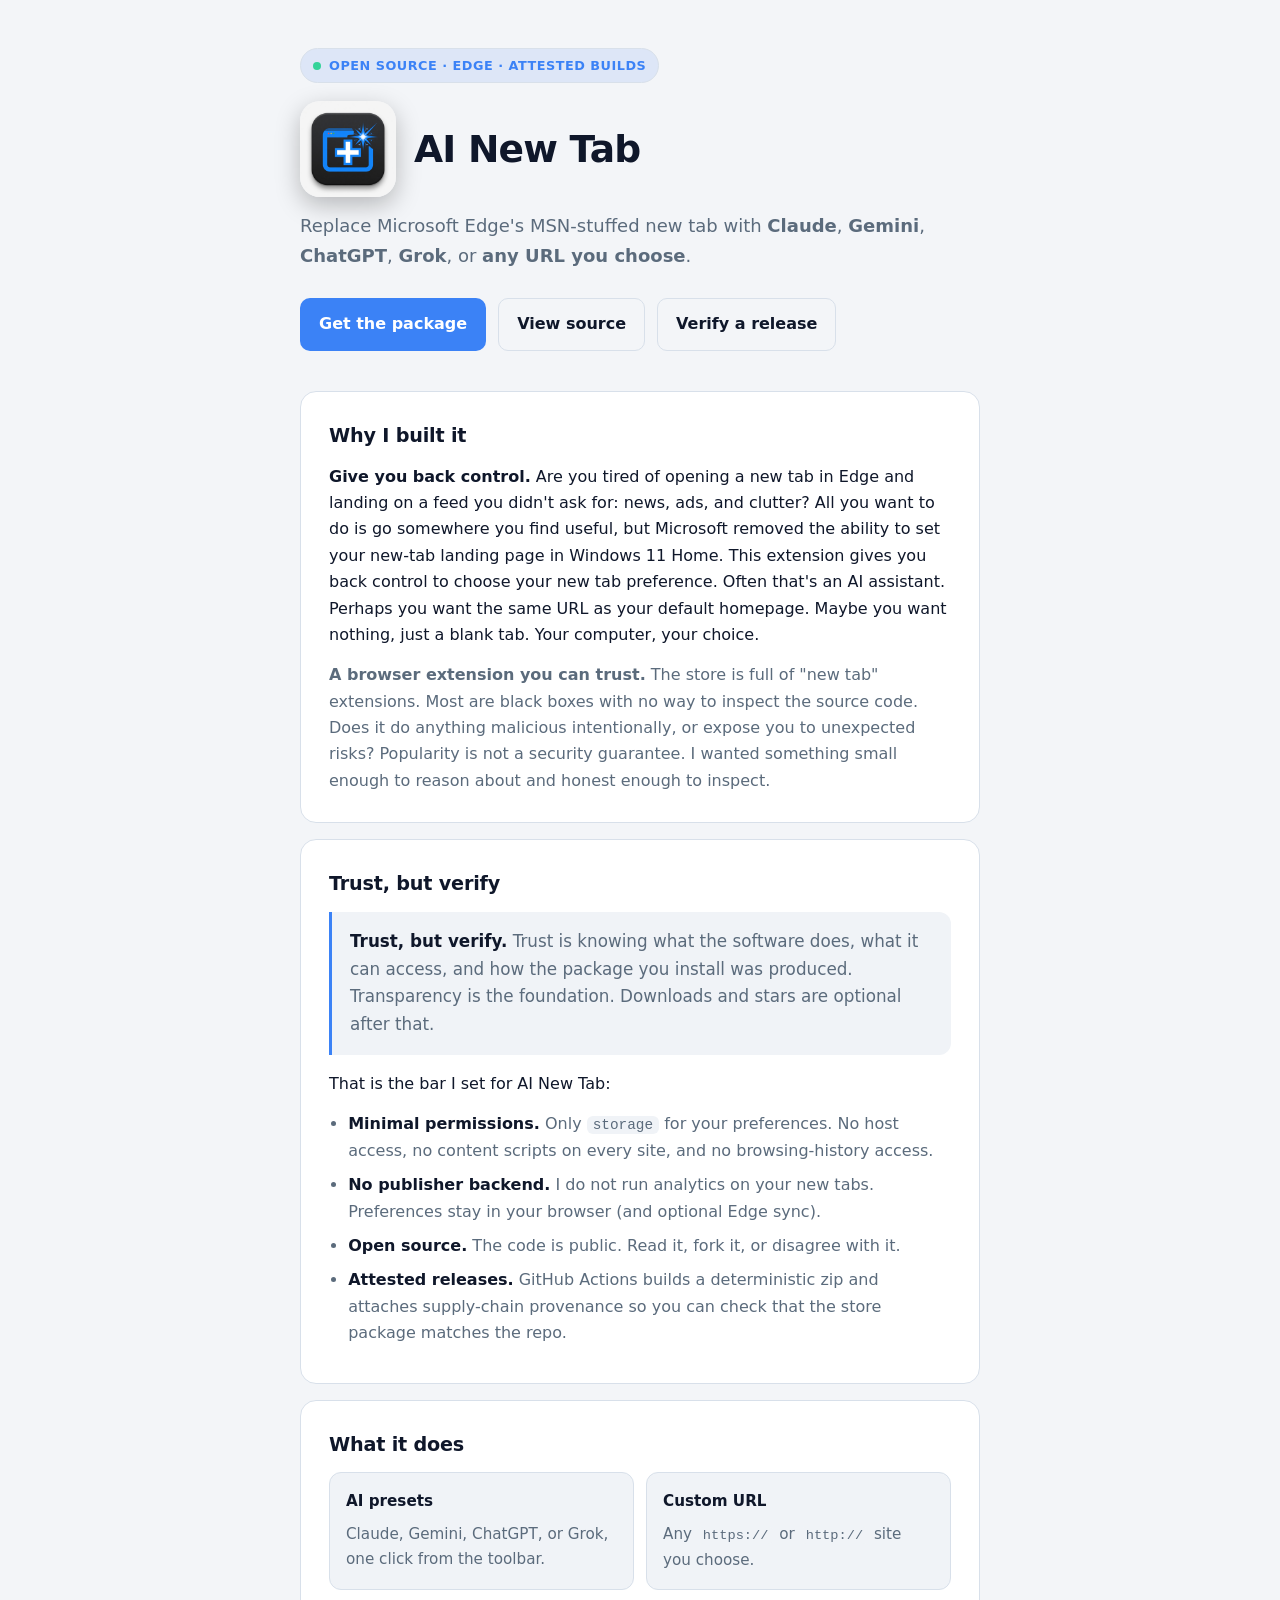
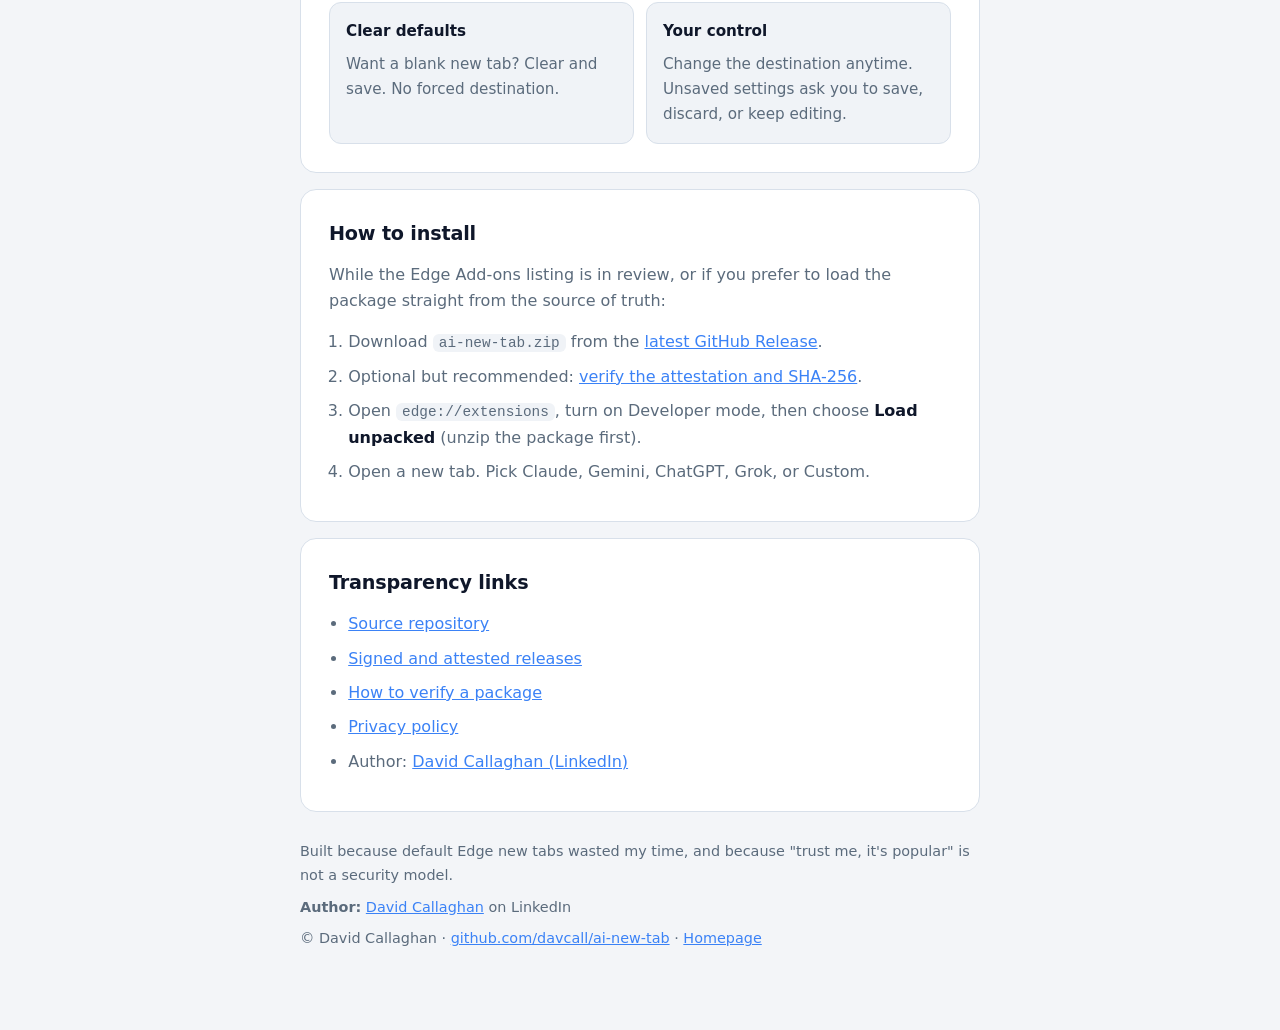
==== index.html @ dfe75858 "Landing: drop 'of what you are installing'" ====
<!DOCTYPE html>
<html lang="en">
  <head>
    <meta charset="UTF-8" />
    <meta name="viewport" content="width=device-width, initial-scale=1" />
    <title>AI New Tab: Trustworthy new tabs for Edge</title>
    <meta
      name="description"
      content="Replace Edge’s MSN new tab with Claude, Gemini, ChatGPT, Grok, or any custom URL. Open source, minimal permissions, GitHub-attested packages."
    />
    <meta name="theme-color" content="#0f1419" />
    <style>
      :root {
        color-scheme: light dark;
        --bg: #0c1016;
        --surface: #151b24;
        --surface-2: #1c2430;
        --text: #e8eef6;
        --muted: #93a1b3;
        --accent: #3b82f6;
        --accent-soft: rgba(59, 130, 246, 0.14);
        --ok: #34d399;
        --border: #2a3444;
        --max: 720px;
        font-family: "Segoe UI", system-ui, -apple-system, sans-serif;
      }

      @media (prefers-color-scheme: light) {
        :root {
          --bg: #f3f5f8;
          --surface: #ffffff;
          --surface-2: #f0f3f7;
          --text: #0f172a;
          --muted: #5b6b7c;
          --border: #d8e0ea;
          --accent-soft: rgba(37, 99, 235, 0.1);
        }
      }

      * {
        box-sizing: border-box;
      }

      body {
        margin: 0;
        background: var(--bg);
        color: var(--text);
        line-height: 1.65;
      }

      .wrap {
        max-width: var(--max);
        margin: 0 auto;
        padding: 48px 20px 80px;
      }

      header {
        margin-bottom: 40px;
      }

      .hero-title {
        display: flex;
        align-items: center;
        gap: 18px;
        margin: 0 0 14px;
      }

      .hero-title img {
        width: 72px;
        height: 72px;
        border-radius: 16px;
        flex-shrink: 0;
        box-shadow: 0 8px 24px rgba(0, 0, 0, 0.25);
      }

      @media (min-width: 560px) {
        .hero-title img {
          width: 96px;
          height: 96px;
          border-radius: 20px;
        }
      }

      .eyebrow {
        display: inline-flex;
        align-items: center;
        gap: 8px;
        font-size: 0.8rem;
        font-weight: 650;
        letter-spacing: 0.04em;
        text-transform: uppercase;
        color: var(--accent);
        background: var(--accent-soft);
        border: 1px solid var(--border);
        border-radius: 999px;
        padding: 6px 12px;
        margin: 0 0 18px;
      }

      .eyebrow::before {
        content: "";
        width: 8px;
        height: 8px;
        border-radius: 50%;
        background: var(--ok);
      }

      h1 {
        font-size: clamp(1.75rem, 4vw, 2.35rem);
        line-height: 1.2;
        font-weight: 700;
        margin: 0;
        letter-spacing: -0.02em;
      }

      .lead {
        font-size: 1.125rem;
        color: var(--muted);
        margin: 0 0 28px;
      }

      .actions {
        display: flex;
        flex-wrap: wrap;
        gap: 12px;
        margin-bottom: 8px;
      }

      a.btn {
        display: inline-flex;
        align-items: center;
        justify-content: center;
        text-decoration: none;
        font-weight: 650;
        border-radius: 10px;
        padding: 12px 18px;
        border: 1px solid transparent;
      }

      a.btn-primary {
        background: var(--accent);
        color: #fff;
      }

      a.btn-primary:hover {
        filter: brightness(1.06);
      }

      a.btn-ghost {
        background: transparent;
        color: var(--text);
        border-color: var(--border);
      }

      a.btn-ghost:hover {
        border-color: var(--muted);
      }

      section {
        background: var(--surface);
        border: 1px solid var(--border);
        border-radius: 16px;
        padding: 28px;
        margin-bottom: 16px;
      }

      h2 {
        font-size: 1.2rem;
        margin: 0 0 12px;
        letter-spacing: -0.01em;
      }

      p {
        margin: 0 0 14px;
      }

      p:last-child {
        margin-bottom: 0;
      }

      .muted {
        color: var(--muted);
      }

      ul {
        margin: 0;
        padding-left: 1.2rem;
        color: var(--muted);
      }

      li {
        margin-bottom: 8px;
      }

      li strong {
        color: var(--text);
      }

      blockquote {
        margin: 0;
        padding: 16px 18px;
        border-left: 3px solid var(--accent);
        background: var(--surface-2);
        border-radius: 0 12px 12px 0;
        color: var(--muted);
        font-size: 1.05rem;
      }

      blockquote strong {
        color: var(--text);
      }

      .grid {
        display: grid;
        gap: 12px;
      }

      @media (min-width: 560px) {
        .grid.two {
          grid-template-columns: 1fr 1fr;
        }
      }

      .card {
        background: var(--surface-2);
        border: 1px solid var(--border);
        border-radius: 12px;
        padding: 16px;
      }

      .card h3 {
        margin: 0 0 8px;
        font-size: 0.95rem;
      }

      .card p {
        margin: 0;
        font-size: 0.95rem;
        color: var(--muted);
      }

      code {
        font-family: ui-monospace, Consolas, monospace;
        font-size: 0.9em;
        background: var(--surface-2);
        padding: 1px 6px;
        border-radius: 6px;
      }

      a {
        color: var(--accent);
      }

      footer {
        margin-top: 28px;
        color: var(--muted);
        font-size: 0.9rem;
      }

      footer p {
        margin: 0 0 8px;
      }
    </style>
  </head>
  <body>
    <div class="wrap">
      <header>
        <p class="eyebrow">Open source · Edge · Attested builds</p>
        <div class="hero-title">
          <img
            src="icon-300.png"
            width="300"
            height="300"
            alt="AI New Tab icon"
          />
          <h1>AI New Tab</h1>
        </div>
        <p class="lead">
          Replace Microsoft Edge's MSN-stuffed new tab with
          <strong>Claude</strong>, <strong>Gemini</strong>,
          <strong>ChatGPT</strong>, <strong>Grok</strong>, or
          <strong>any URL you choose</strong>.
        </p>
        <div class="actions">
          <a
            class="btn btn-primary"
            href="https://github.com/davcall/ai-new-tab/releases/latest"
            >Get the package</a
          >
          <a class="btn btn-ghost" href="https://github.com/davcall/ai-new-tab"
            >View source</a
          >
          <a class="btn btn-ghost" href="VERIFY.md">Verify a release</a>
        </div>
      </header>

      <section>
        <h2>Why I built it</h2>
        <p>
          <strong>Give you back control.</strong>
          Are you tired of opening a new tab in Edge and landing on a feed you
          didn't ask for: news, ads, and clutter? All you want to do is go
          somewhere you find useful, but Microsoft removed the ability to set
          your new-tab landing page in Windows 11 Home. This extension gives you
          back control to choose your new tab preference. Often that's an AI
          assistant. Perhaps you want the same
          URL as your default homepage. Maybe you want nothing, just a blank tab.
          Your computer, your choice.
        </p>
        <p class="muted">
          <strong>A browser extension you can trust.</strong>
          The store is full of "new tab" extensions. Most are black boxes with no
          way to inspect the source code. Does it do
          anything malicious intentionally, or expose you to unexpected risks?
          Popularity is not a security guarantee. I wanted something small enough
          to reason about and honest enough to inspect.
        </p>
      </section>

      <section>
        <h2>Trust, but verify</h2>
        <blockquote>
          <strong>Trust, but verify.</strong> Trust is knowing what the software
          does, what it can access, and how the package you install was produced.
          Transparency is the foundation. Downloads and stars are optional after
          that.
        </blockquote>
        <p style="margin-top: 16px">
          That is the bar I set for AI New Tab:
        </p>
        <ul>
          <li>
            <strong>Minimal permissions.</strong>
            Only <code>storage</code> for your preferences. No host access, no
            content scripts on every site, and no browsing-history access.
          </li>
          <li>
            <strong>No publisher backend.</strong>
            I do not run analytics on your new tabs. Preferences stay in your
            browser (and optional Edge sync).
          </li>
          <li>
            <strong>Open source.</strong>
            The code is public. Read it, fork it, or disagree with it.
          </li>
          <li>
            <strong>Attested releases.</strong>
            GitHub Actions builds a deterministic zip and attaches supply-chain
            provenance so you can check that the store package matches the repo.
          </li>
        </ul>
      </section>

      <section>
        <h2>What it does</h2>
        <div class="grid two">
          <div class="card">
            <h3>AI presets</h3>
            <p>Claude, Gemini, ChatGPT, or Grok, one click from the toolbar.</p>
          </div>
          <div class="card">
            <h3>Custom URL</h3>
            <p>
              Any <code>https://</code> or <code>http://</code> site you choose.
            </p>
          </div>
          <div class="card">
            <h3>Clear defaults</h3>
            <p>Want a blank new tab? Clear and save. No forced destination.</p>
          </div>
          <div class="card">
            <h3>Your control</h3>
            <p>
              Change the destination anytime. Unsaved settings ask you to save,
              discard, or keep editing.
            </p>
          </div>
        </div>
      </section>

      <section>
        <h2>How to install</h2>
        <p class="muted">
          While the Edge Add-ons listing is in review, or if you prefer to load
          the package straight from the source of truth:
        </p>
        <ol class="muted" style="padding-left: 1.2rem; margin: 0">
          <li style="margin-bottom: 8px">
            Download <code>ai-new-tab.zip</code> from the
            <a href="https://github.com/davcall/ai-new-tab/releases/latest"
              >latest GitHub Release</a
            >.
          </li>
          <li style="margin-bottom: 8px">
            Optional but recommended:
            <a href="VERIFY.md">verify the attestation and SHA-256</a>.
          </li>
          <li style="margin-bottom: 8px">
            Open <code>edge://extensions</code>, turn on Developer mode, then
            choose <strong>Load unpacked</strong> (unzip the package first).
          </li>
          <li>
            Open a new tab. Pick Claude, Gemini, ChatGPT, Grok, or Custom.
          </li>
        </ol>
      </section>

      <section>
        <h2>Transparency links</h2>
        <ul>
          <li>
            <a href="https://github.com/davcall/ai-new-tab">Source repository</a>
          </li>
          <li>
            <a href="https://github.com/davcall/ai-new-tab/releases"
              >Signed and attested releases</a
            >
          </li>
          <li><a href="VERIFY.md">How to verify a package</a></li>
          <li><a href="privacy.html">Privacy policy</a></li>
          <li>
            Author:
            <a
              href="https://www.linkedin.com/in/david-callaghan-4260a91/"
              rel="noopener noreferrer"
              >David Callaghan (LinkedIn)</a
            >
          </li>
        </ul>
      </section>

      <footer>
        <p>
          Built because default Edge new tabs wasted my time, and because
          "trust me, it's popular" is not a security model.
        </p>
        <p>
          <strong>Author:</strong>
          <a
            href="https://www.linkedin.com/in/david-callaghan-4260a91/"
            rel="noopener noreferrer"
            >David Callaghan</a
          >
          on LinkedIn
        </p>
        <p>
          &copy; David Callaghan ·
          <a href="https://github.com/davcall/ai-new-tab">github.com/davcall/ai-new-tab</a>
          ·
          <a href="https://davcall.github.io/ai-new-tab/">Homepage</a>
        </p>
      </footer>
    </div>
  </body>
</html>
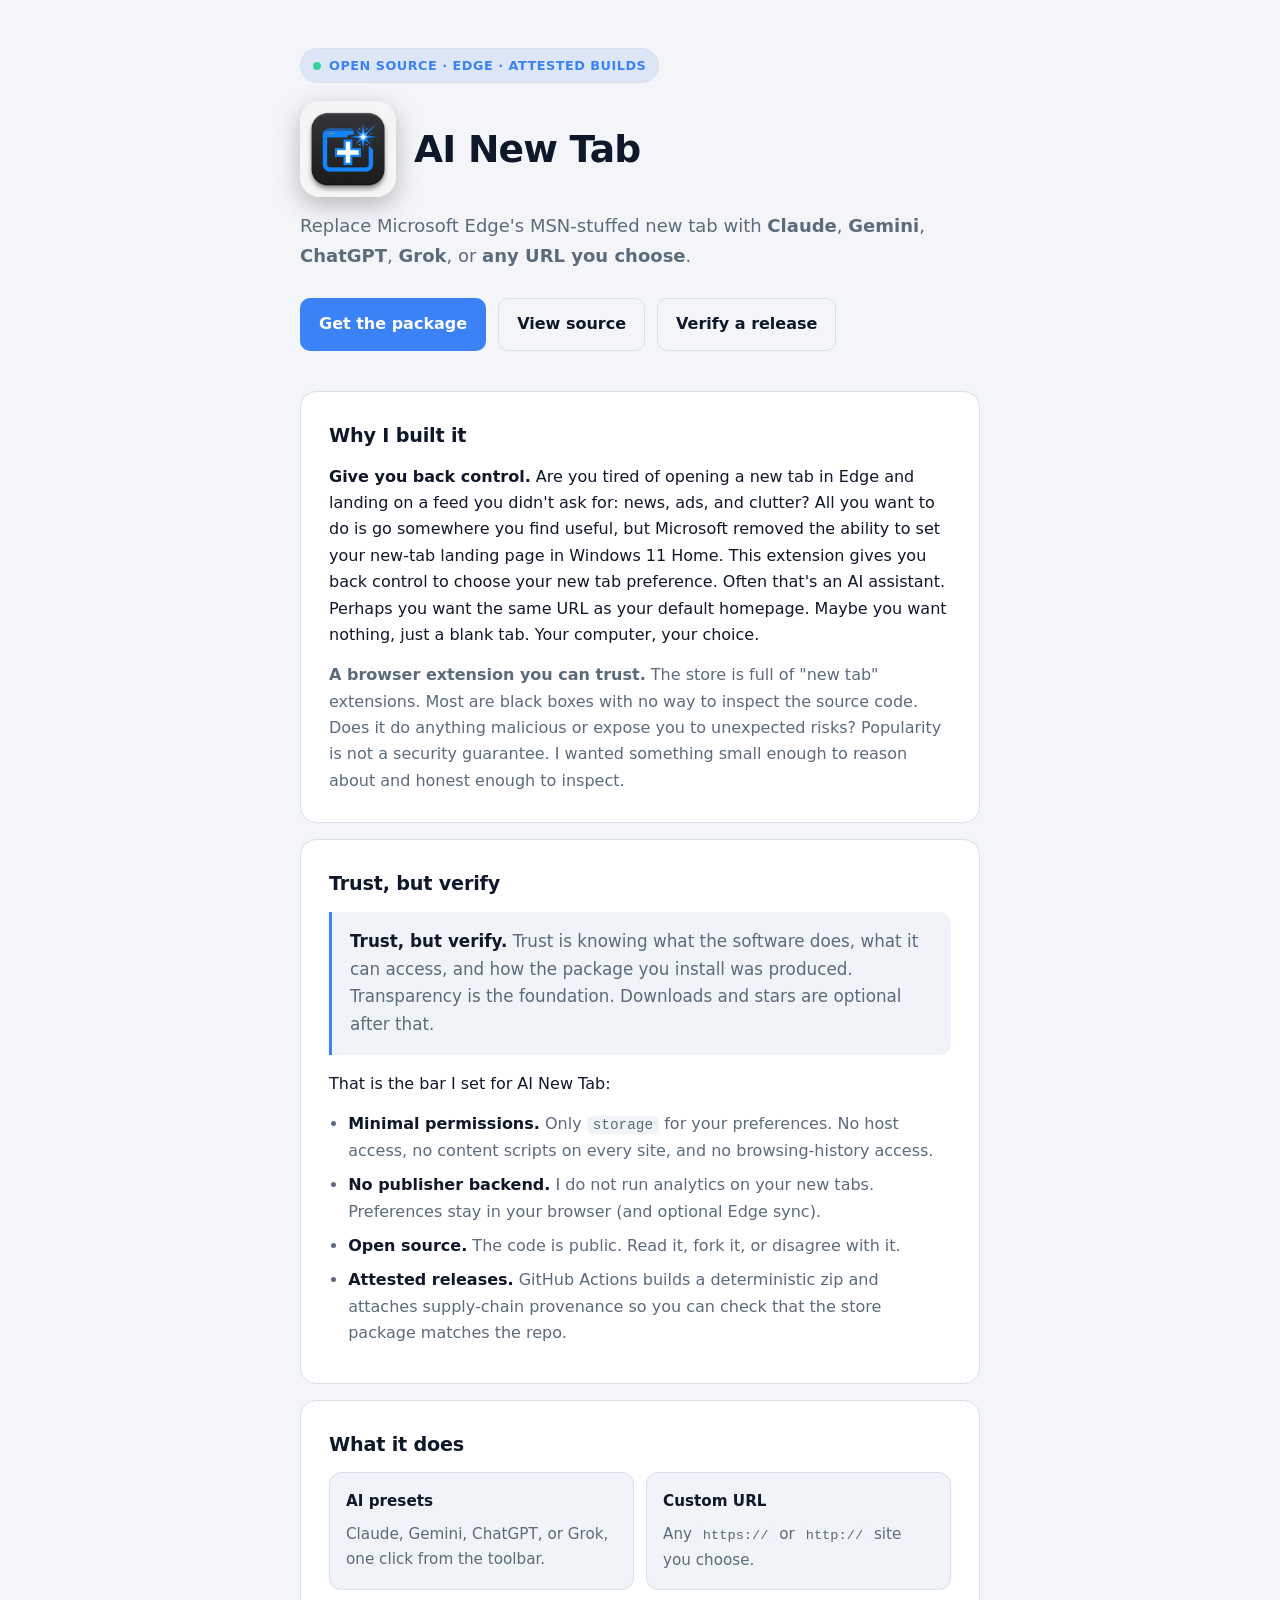
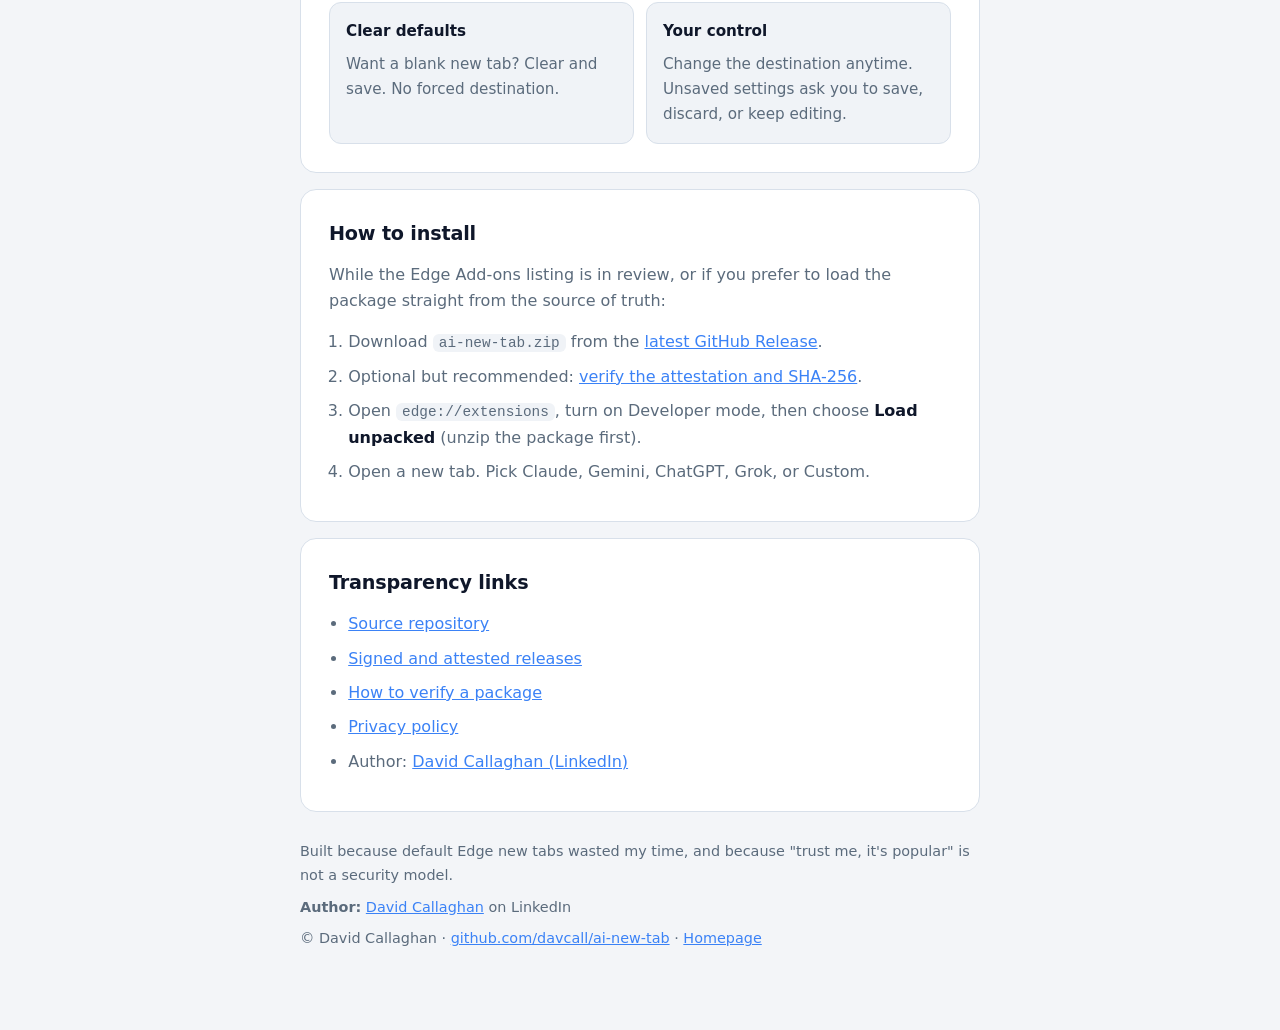
==== commit b2181124: "Landing: simplify malicious/risks question" ====
--- a/index.html
+++ b/index.html
@@ -310,8 +310,8 @@
         <p class="muted">
           <strong>A browser extension you can trust.</strong>
           The store is full of "new tab" extensions. Most are black boxes with no
-          way to inspect the source code. Does it do
-          anything malicious intentionally, or expose you to unexpected risks?
+          way to inspect the source code. Does it do anything malicious or
+          expose you to unexpected risks?
           Popularity is not a security guarantee. I wanted something small enough
           to reason about and honest enough to inspect.
         </p>
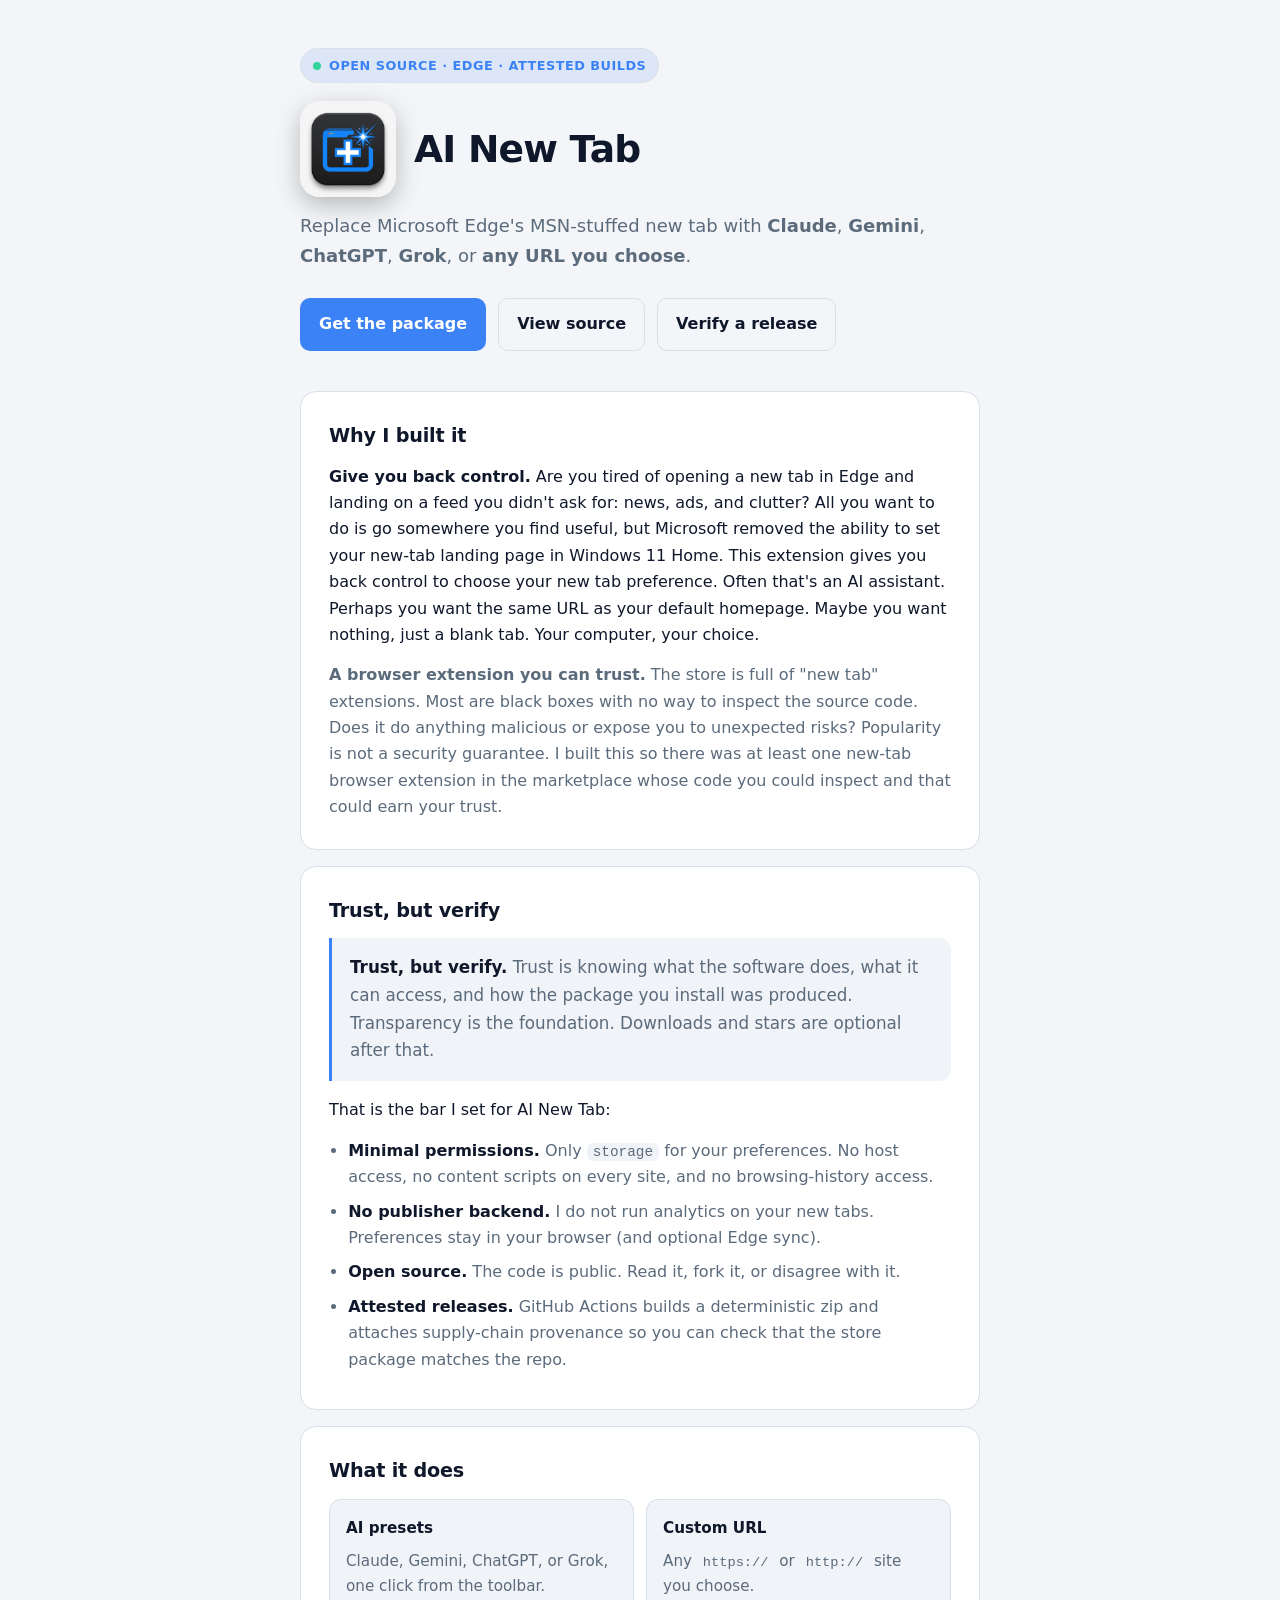
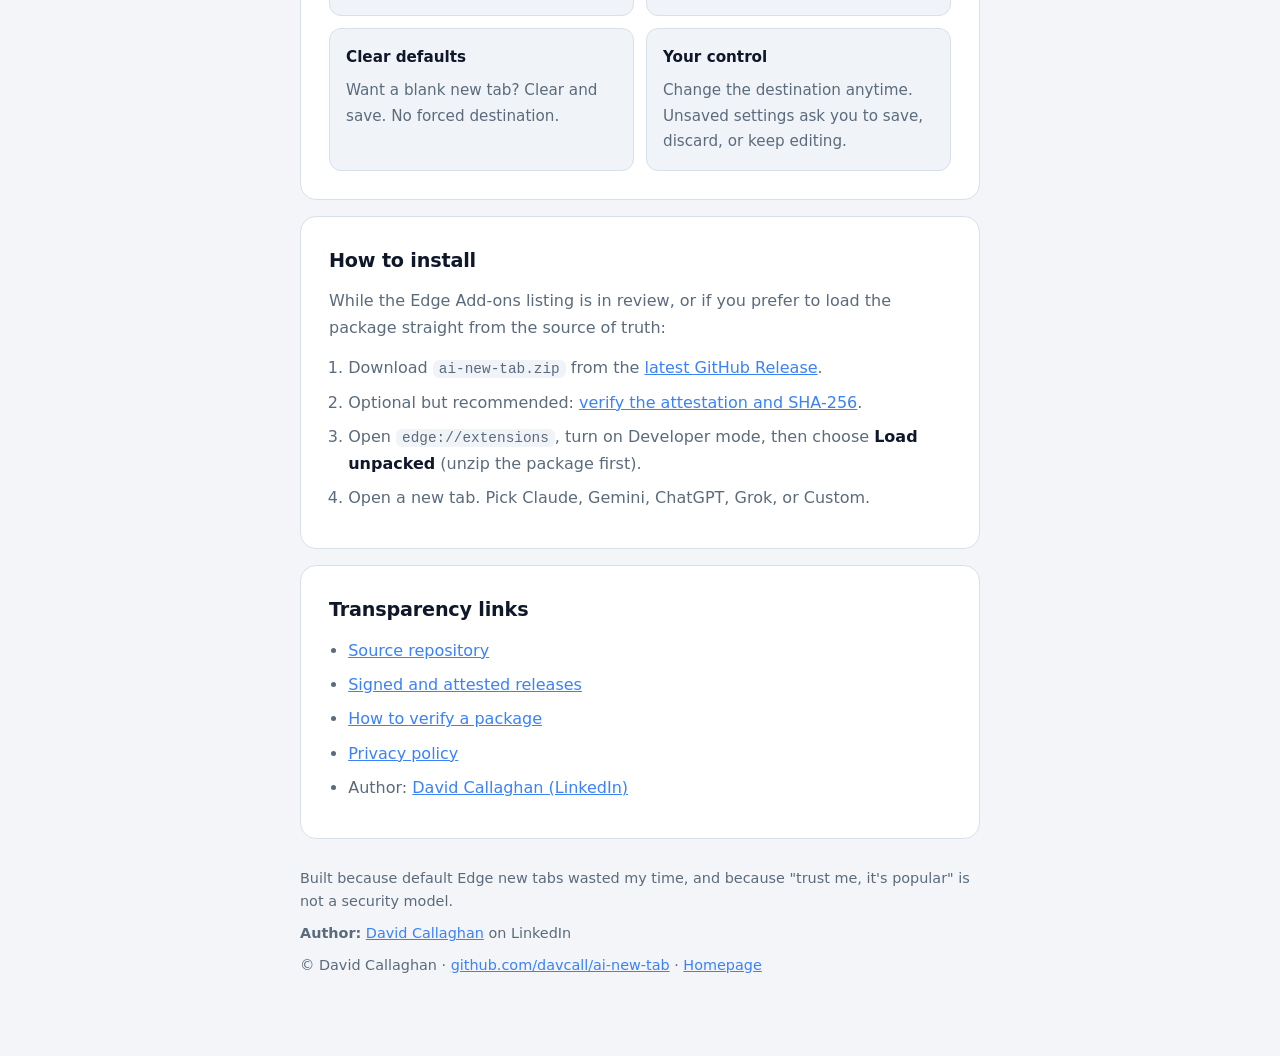
==== commit d454e71c: "Landing: reword inspect/trust closing line" ====
--- a/index.html
+++ b/index.html
@@ -312,8 +312,9 @@
           The store is full of "new tab" extensions. Most are black boxes with no
           way to inspect the source code. Does it do anything malicious or
           expose you to unexpected risks?
-          Popularity is not a security guarantee. I wanted something small enough
-          to reason about and honest enough to inspect.
+          Popularity is not a security guarantee. I built this so there was at
+          least one new-tab browser extension in the marketplace whose code you
+          could inspect and that could earn your trust.
         </p>
       </section>
 
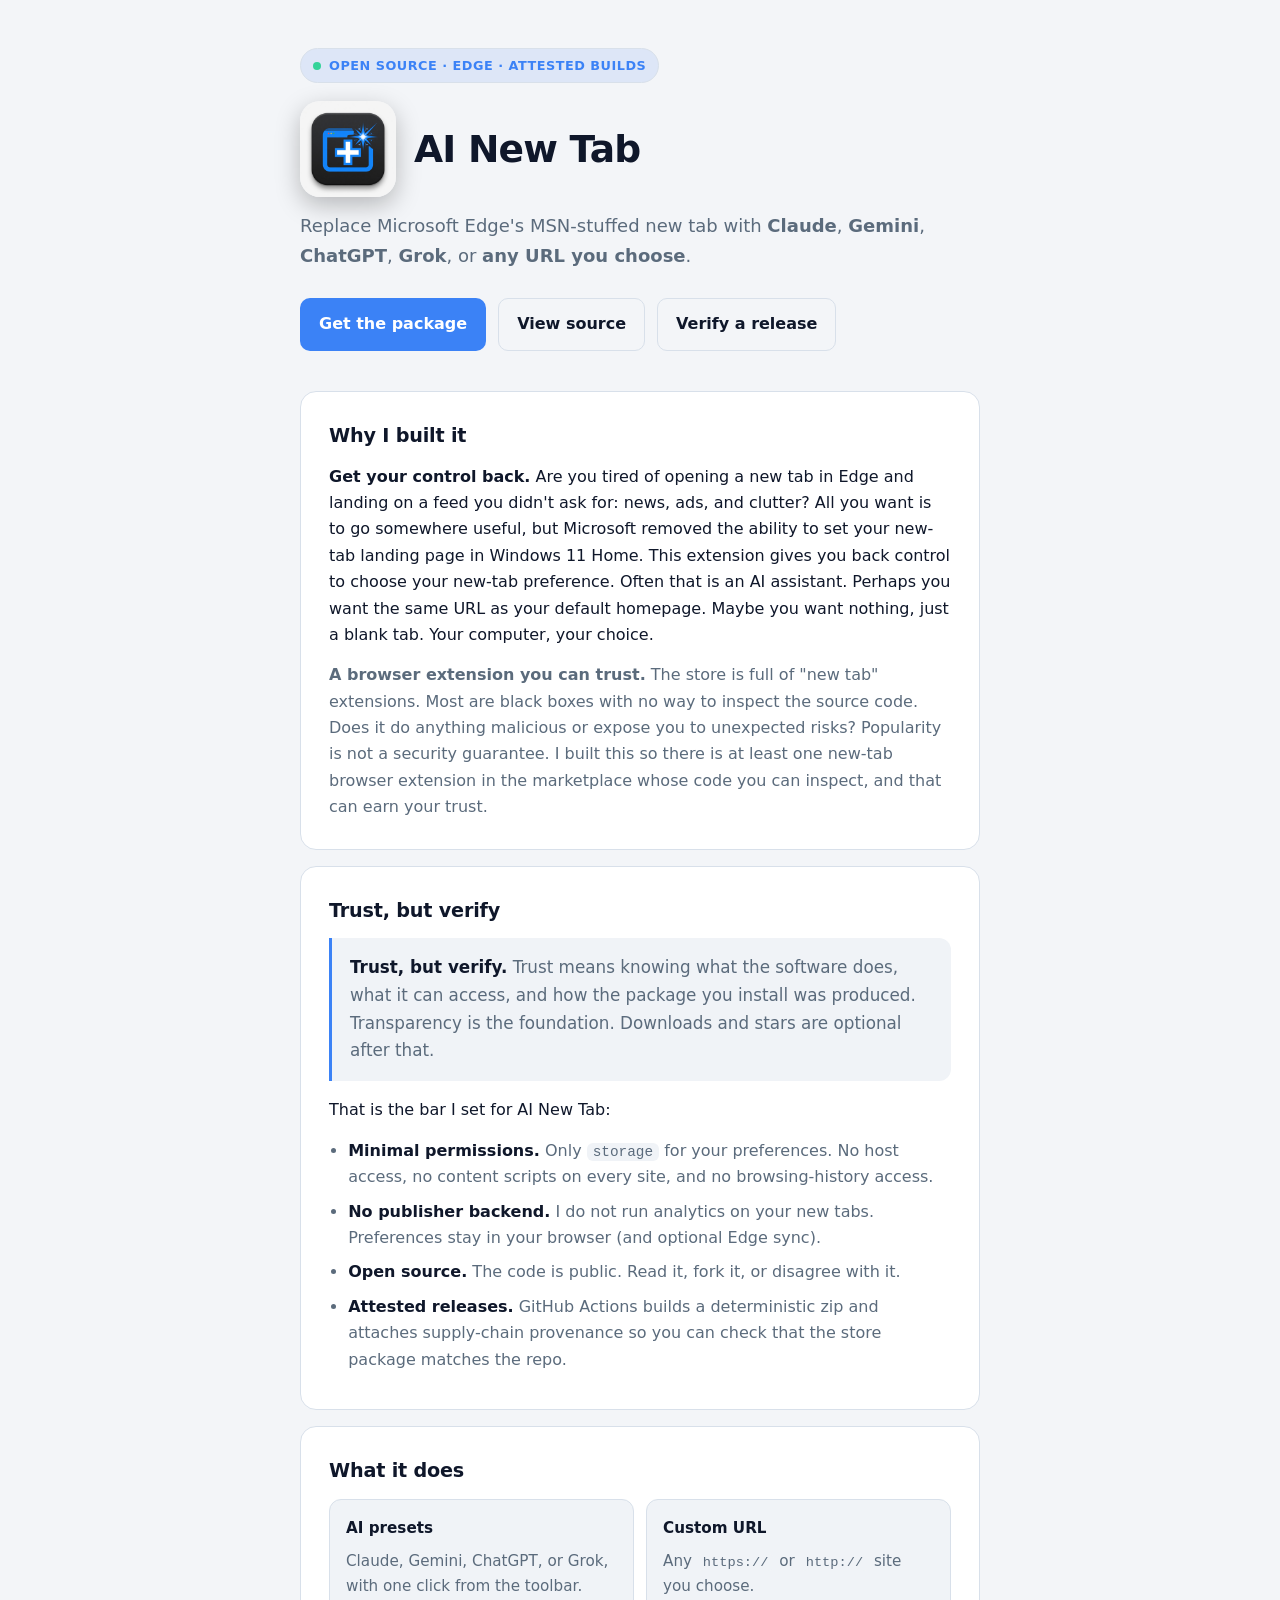
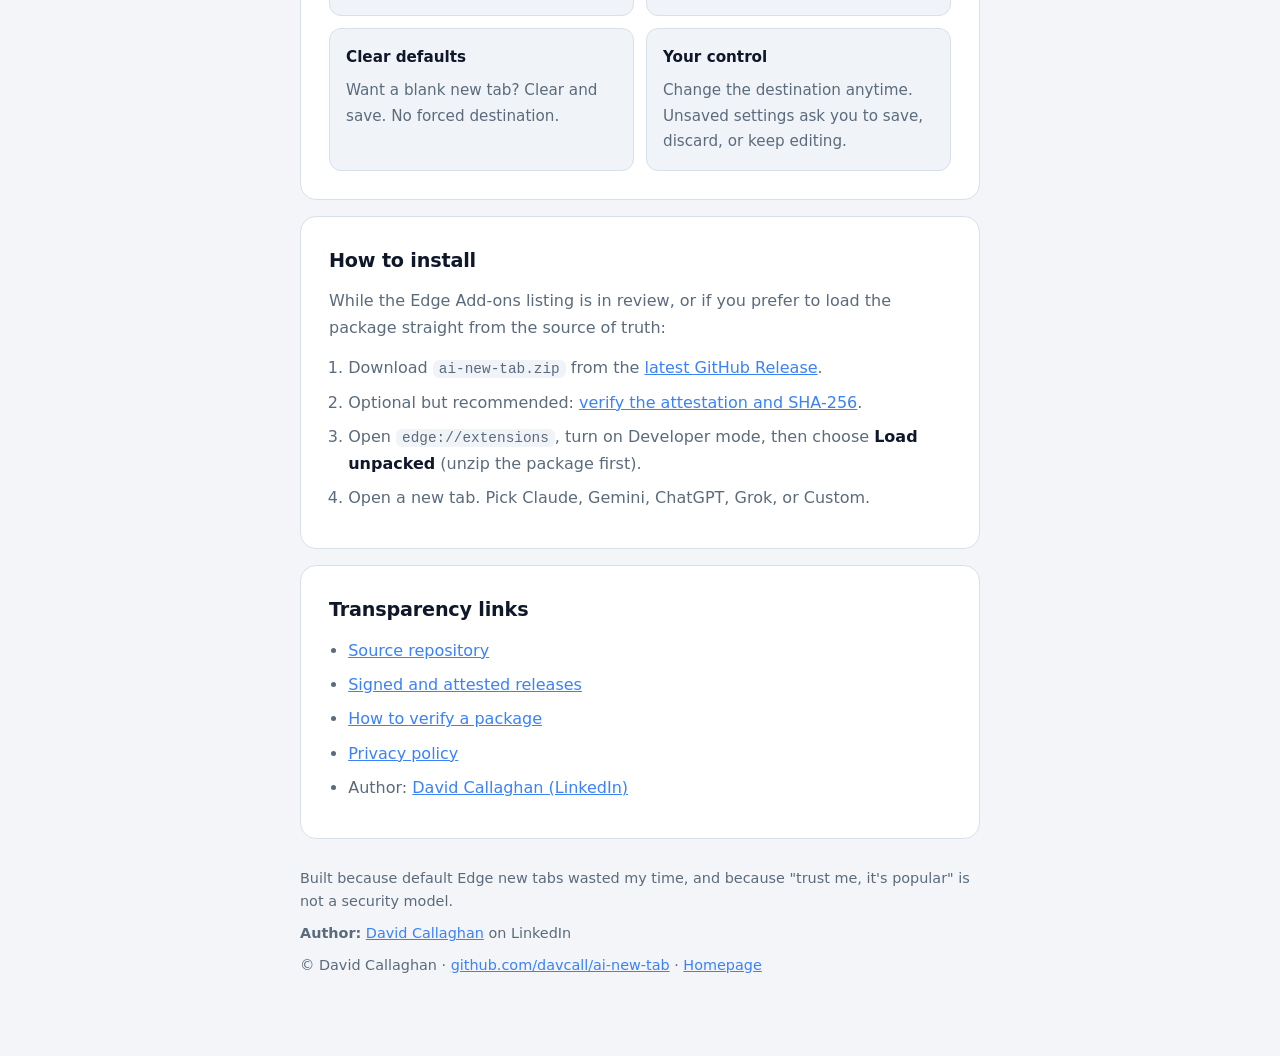
==== commit e591e3e6: "Landing: full grammar and flow polish" ====
--- a/index.html
+++ b/index.html
@@ -297,34 +297,32 @@
       <section>
         <h2>Why I built it</h2>
         <p>
-          <strong>Give you back control.</strong>
+          <strong>Get your control back.</strong>
           Are you tired of opening a new tab in Edge and landing on a feed you
-          didn't ask for: news, ads, and clutter? All you want to do is go
-          somewhere you find useful, but Microsoft removed the ability to set
-          your new-tab landing page in Windows 11 Home. This extension gives you
-          back control to choose your new tab preference. Often that's an AI
-          assistant. Perhaps you want the same
-          URL as your default homepage. Maybe you want nothing, just a blank tab.
-          Your computer, your choice.
+          didn't ask for: news, ads, and clutter? All you want is to go somewhere
+          useful, but Microsoft removed the ability to set your new-tab landing
+          page in Windows 11 Home. This extension gives you back control to
+          choose your new-tab preference. Often that is an AI assistant. Perhaps
+          you want the same URL as your default homepage. Maybe you want nothing,
+          just a blank tab. Your computer, your choice.
         </p>
         <p class="muted">
           <strong>A browser extension you can trust.</strong>
           The store is full of "new tab" extensions. Most are black boxes with no
-          way to inspect the source code. Does it do anything malicious or
-          expose you to unexpected risks?
-          Popularity is not a security guarantee. I built this so there was at
-          least one new-tab browser extension in the marketplace whose code you
-          could inspect and that could earn your trust.
+          way to inspect the source code. Does it do anything malicious or expose
+          you to unexpected risks? Popularity is not a security guarantee. I built
+          this so there is at least one new-tab browser extension in the
+          marketplace whose code you can inspect, and that can earn your trust.
         </p>
       </section>
 
       <section>
         <h2>Trust, but verify</h2>
         <blockquote>
-          <strong>Trust, but verify.</strong> Trust is knowing what the software
-          does, what it can access, and how the package you install was produced.
-          Transparency is the foundation. Downloads and stars are optional after
-          that.
+          <strong>Trust, but verify.</strong> Trust means knowing what the
+          software does, what it can access, and how the package you install was
+          produced. Transparency is the foundation. Downloads and stars are
+          optional after that.
         </blockquote>
         <p style="margin-top: 16px">
           That is the bar I set for AI New Tab:
@@ -357,7 +355,9 @@
         <div class="grid two">
           <div class="card">
             <h3>AI presets</h3>
-            <p>Claude, Gemini, ChatGPT, or Grok, one click from the toolbar.</p>
+            <p>
+              Claude, Gemini, ChatGPT, or Grok, with one click from the toolbar.
+            </p>
           </div>
           <div class="card">
             <h3>Custom URL</h3>
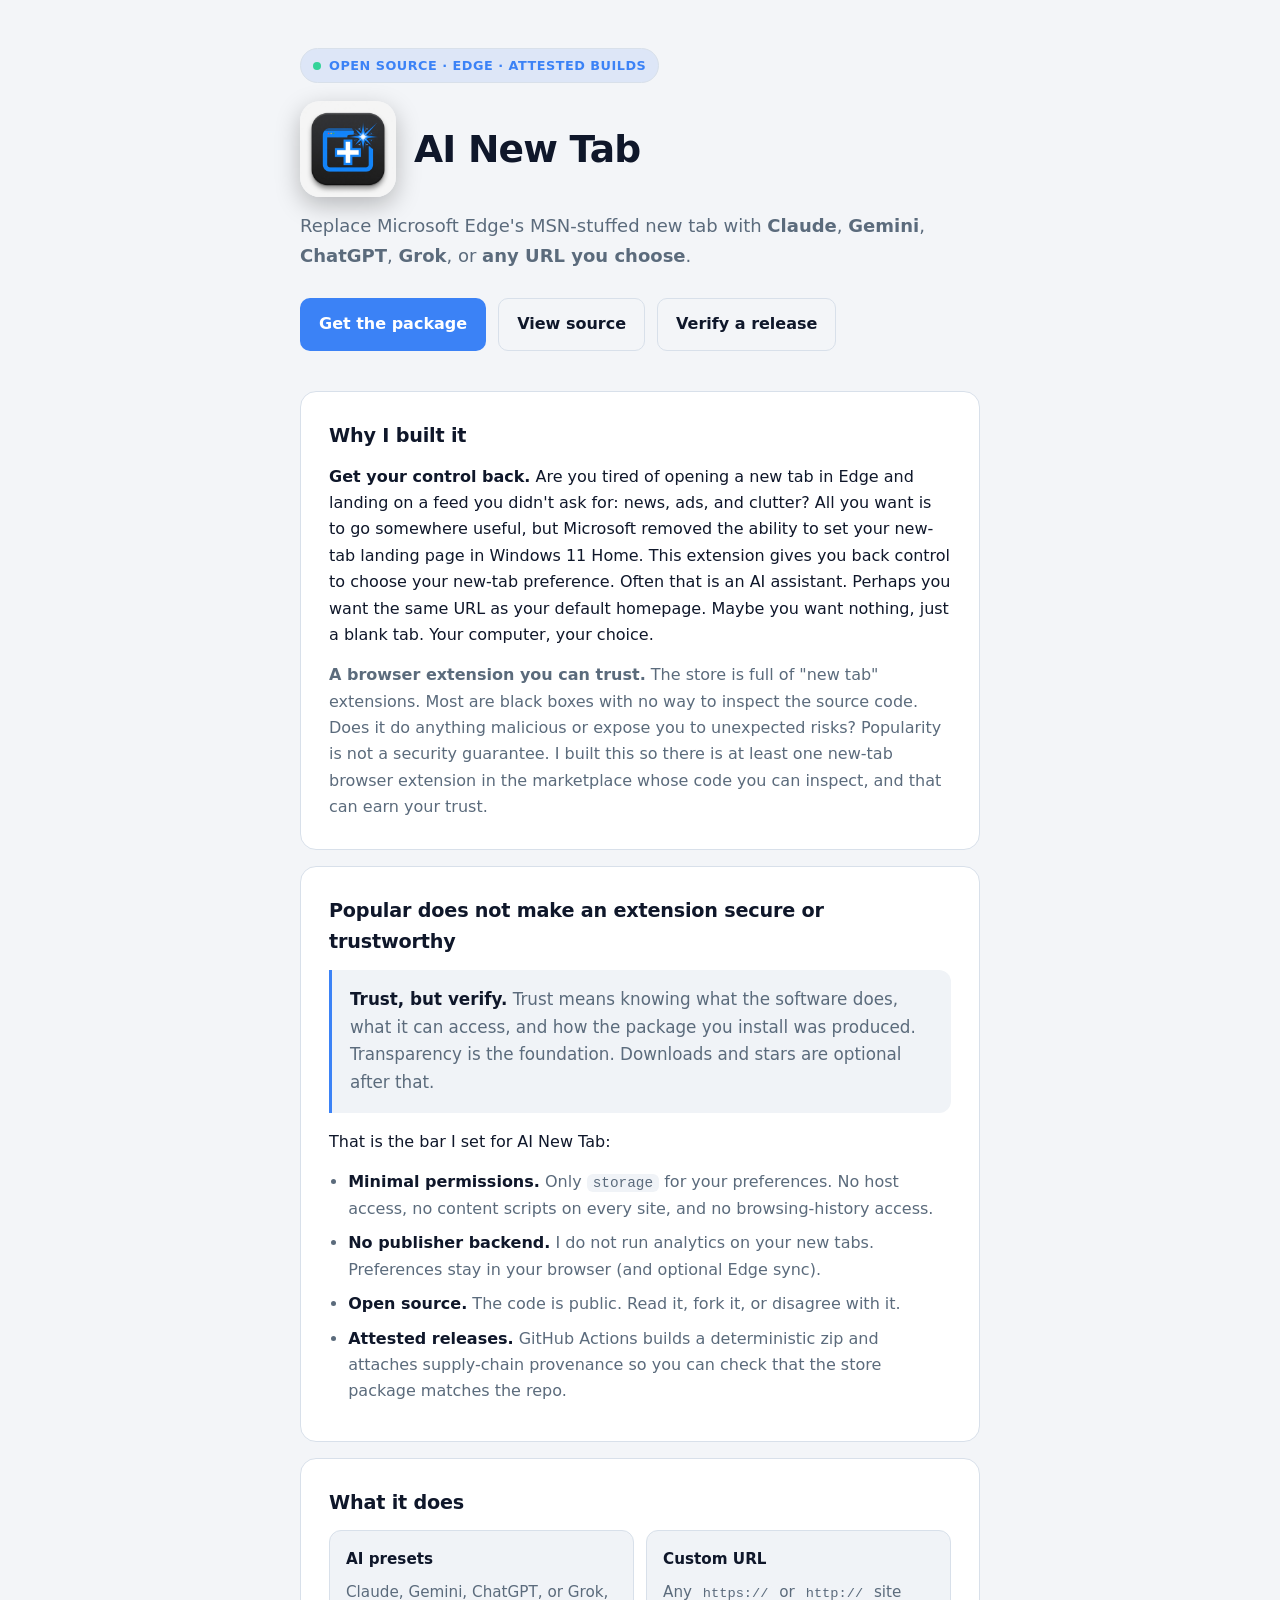
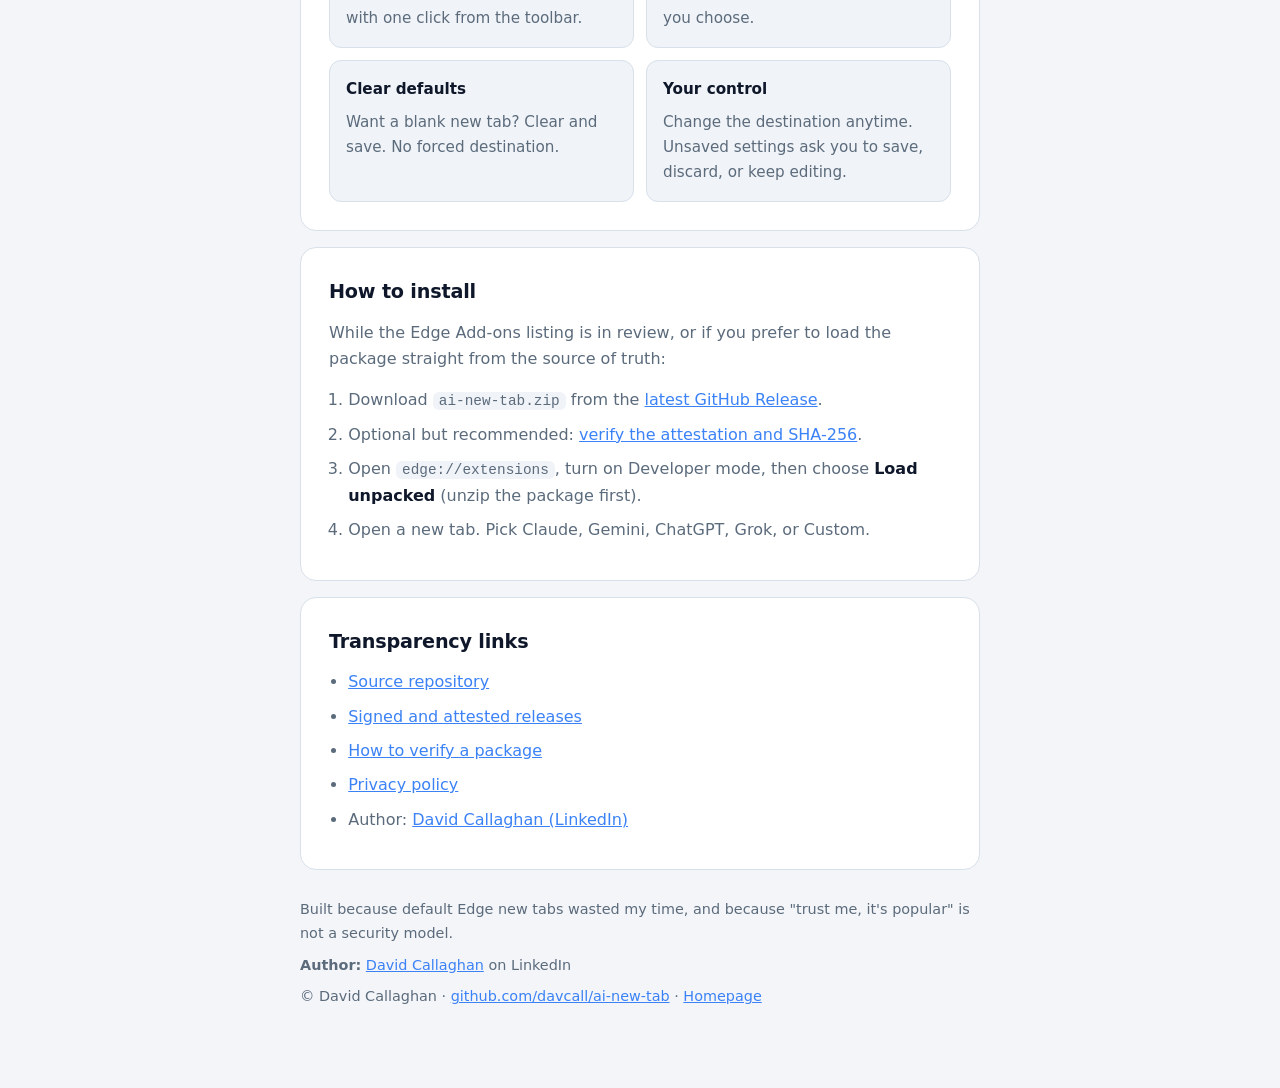
==== commit 486bc2e8: "Landing: reword security section title about popularity" ====
--- a/index.html
+++ b/index.html
@@ -317,7 +317,7 @@
       </section>
 
       <section>
-        <h2>Trust, but verify</h2>
+        <h2>Popular does not make an extension secure or trustworthy</h2>
         <blockquote>
           <strong>Trust, but verify.</strong> Trust means knowing what the
           software does, what it can access, and how the package you install was
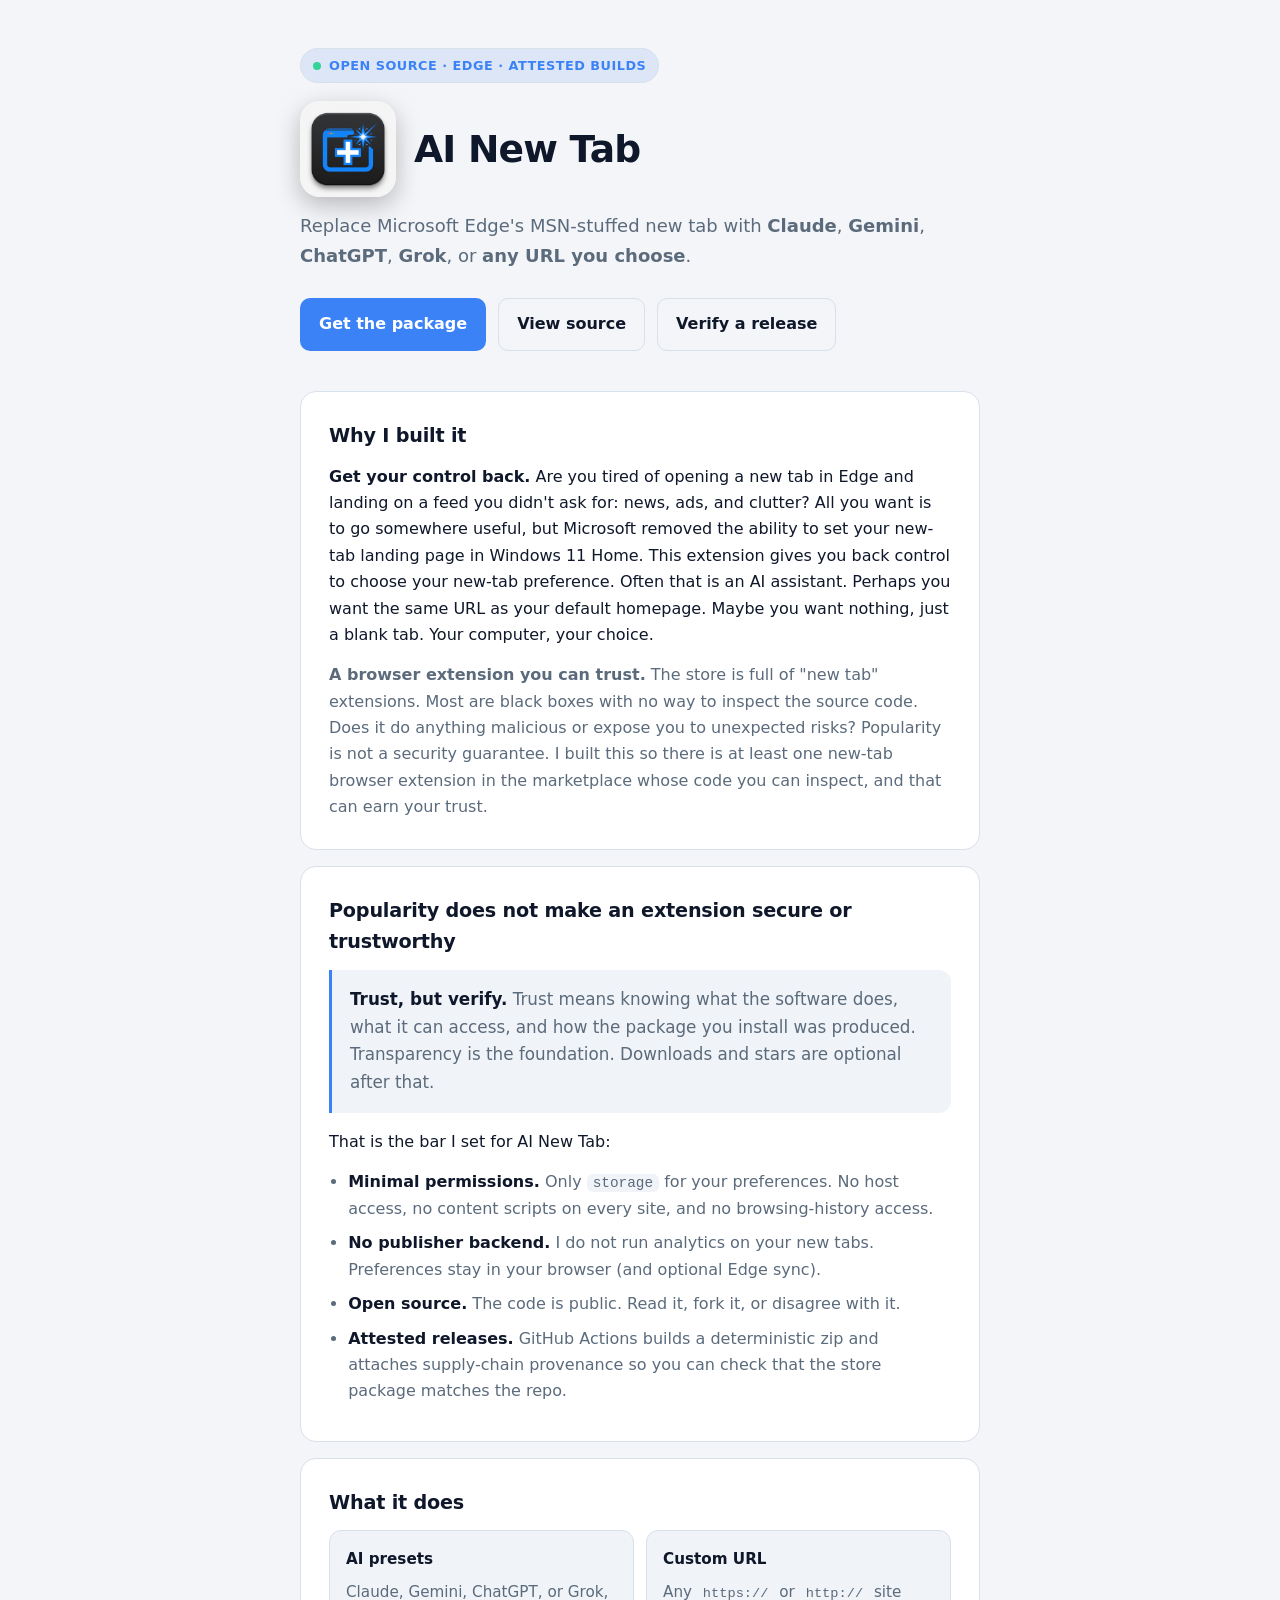
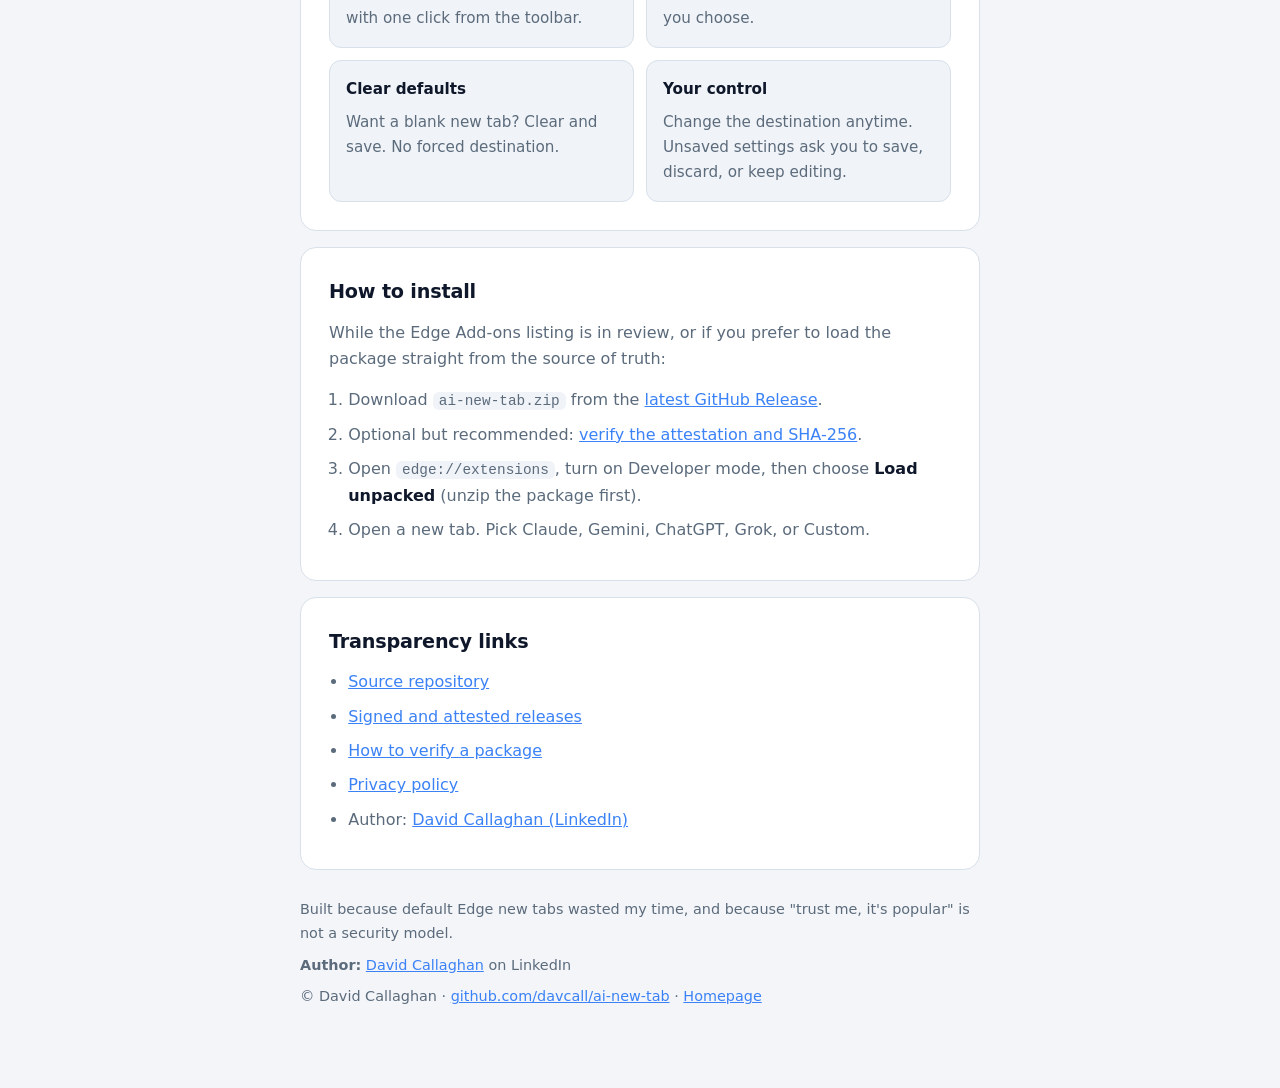
==== commit 0bb47242: "Landing: Popularity does not make..." ====
--- a/index.html
+++ b/index.html
@@ -317,7 +317,7 @@
       </section>
 
       <section>
-        <h2>Popular does not make an extension secure or trustworthy</h2>
+        <h2>Popularity does not make an extension secure or trustworthy</h2>
         <blockquote>
           <strong>Trust, but verify.</strong> Trust means knowing what the
           software does, what it can access, and how the package you install was
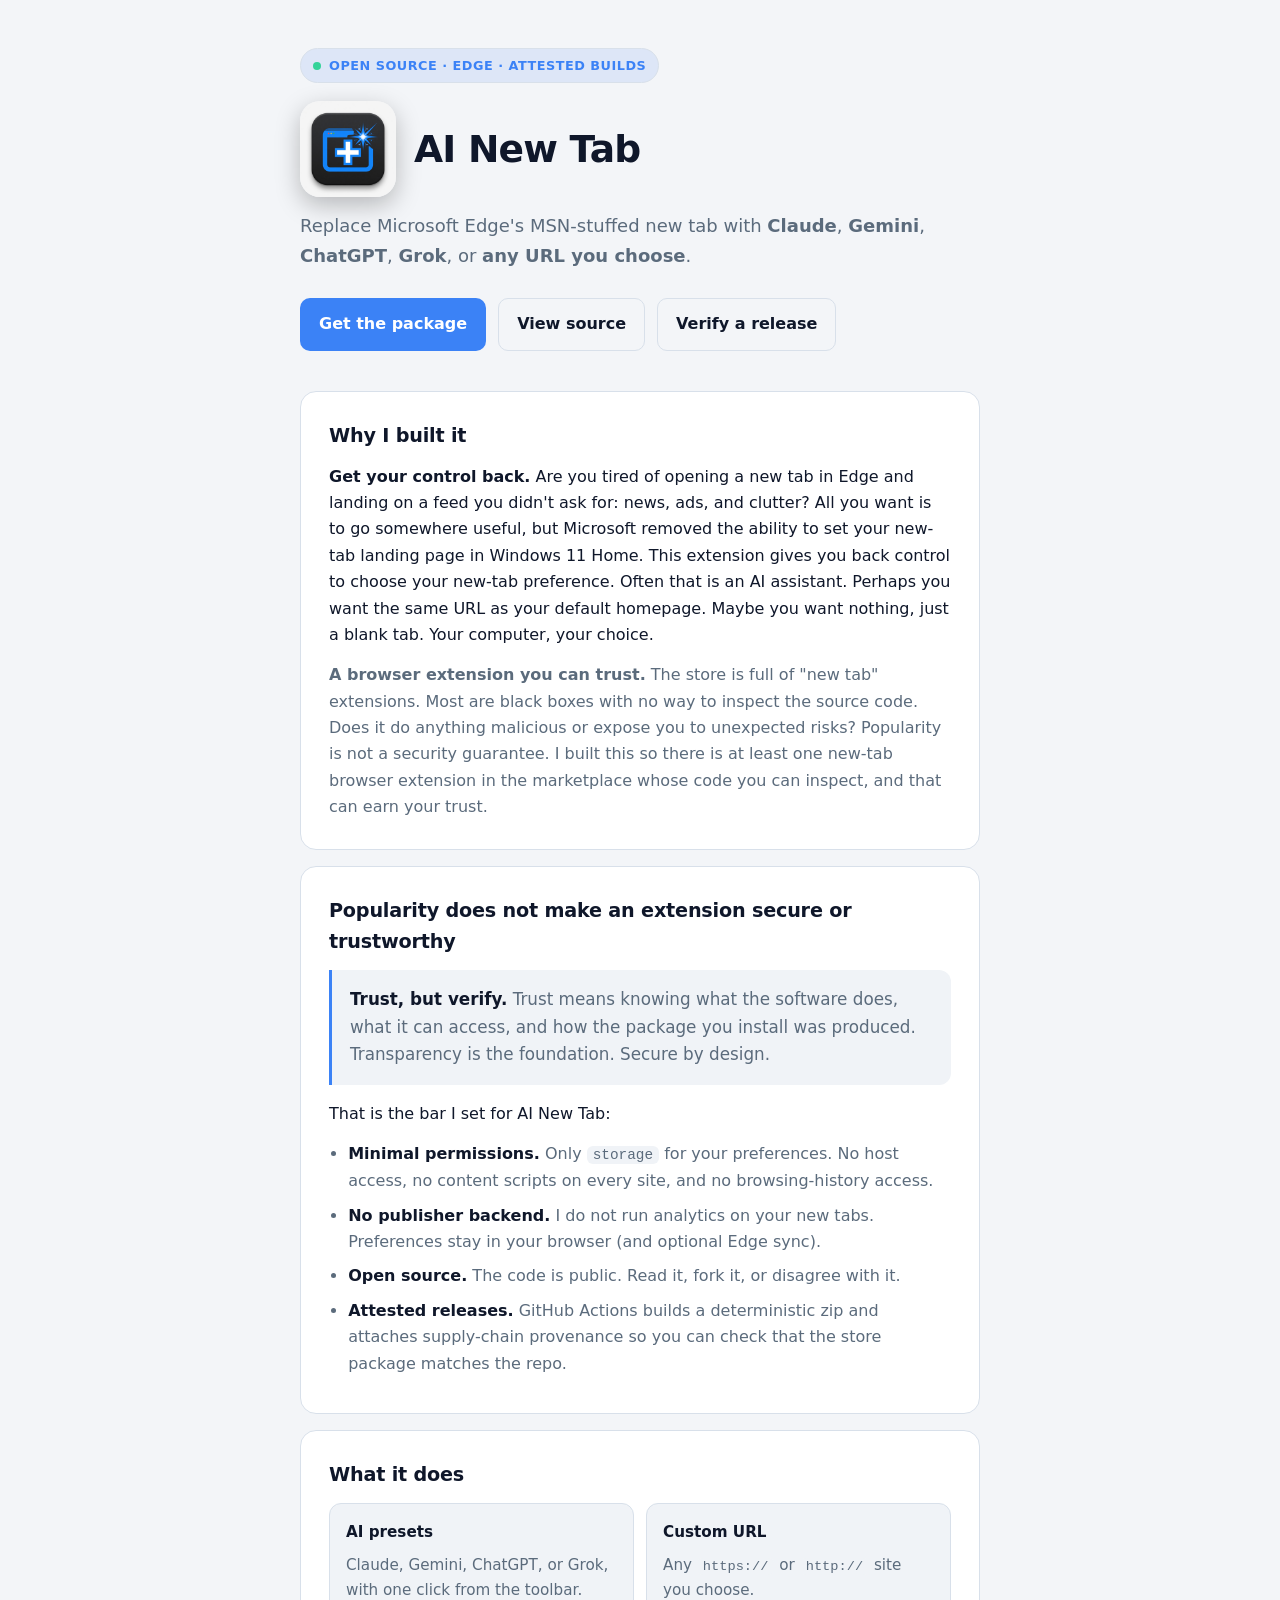
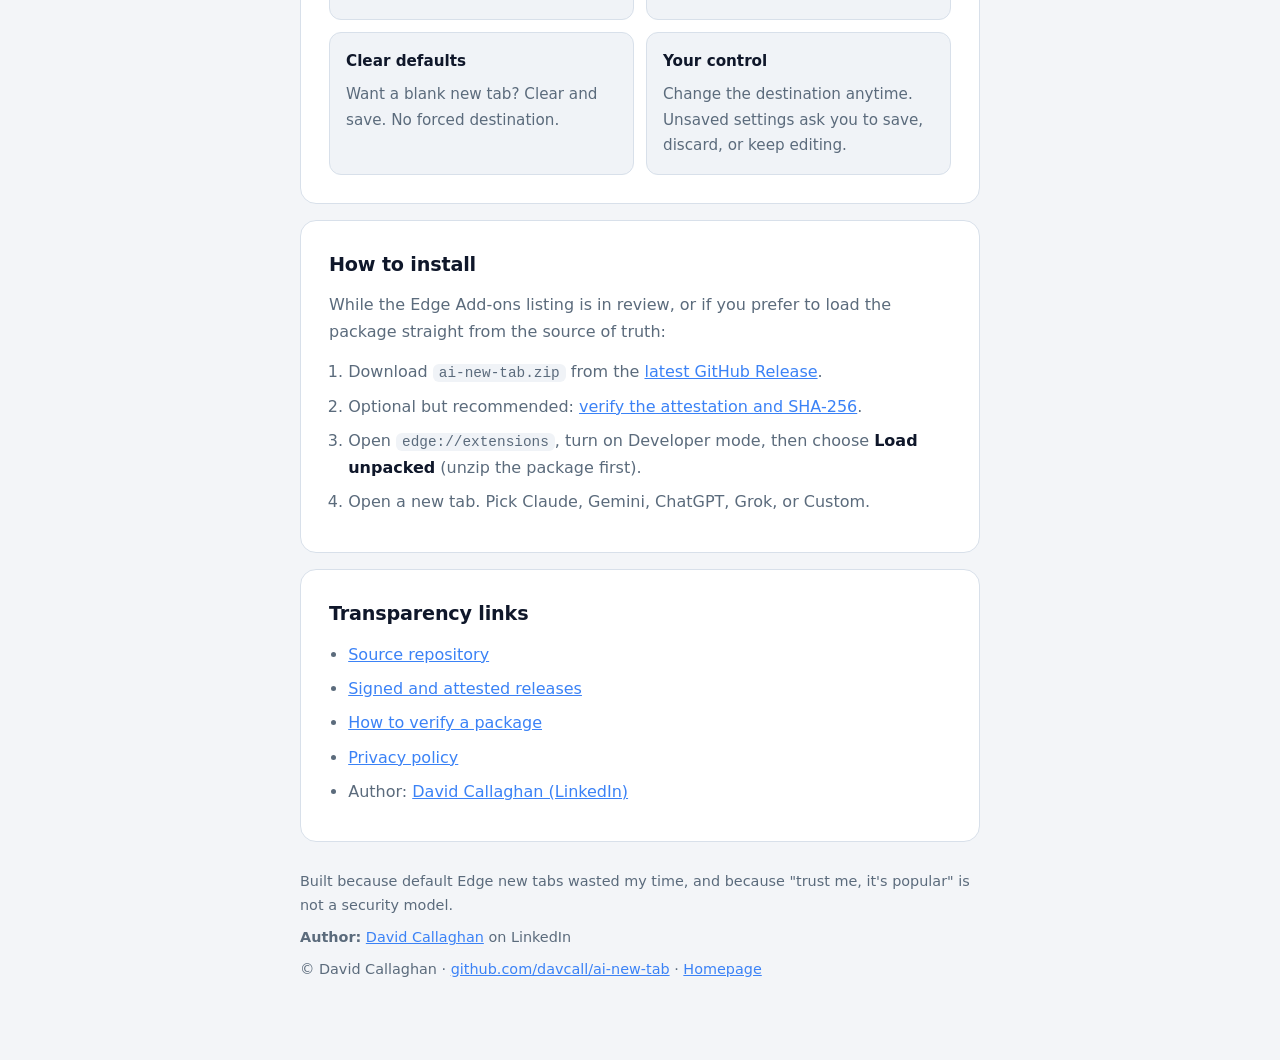
==== commit 690dd9e7: "Landing: Secure by design in trust blockquote" ====
--- a/index.html
+++ b/index.html
@@ -321,8 +321,7 @@
         <blockquote>
           <strong>Trust, but verify.</strong> Trust means knowing what the
           software does, what it can access, and how the package you install was
-          produced. Transparency is the foundation. Downloads and stars are
-          optional after that.
+          produced. Transparency is the foundation. Secure by design.
         </blockquote>
         <p style="margin-top: 16px">
           That is the bar I set for AI New Tab:
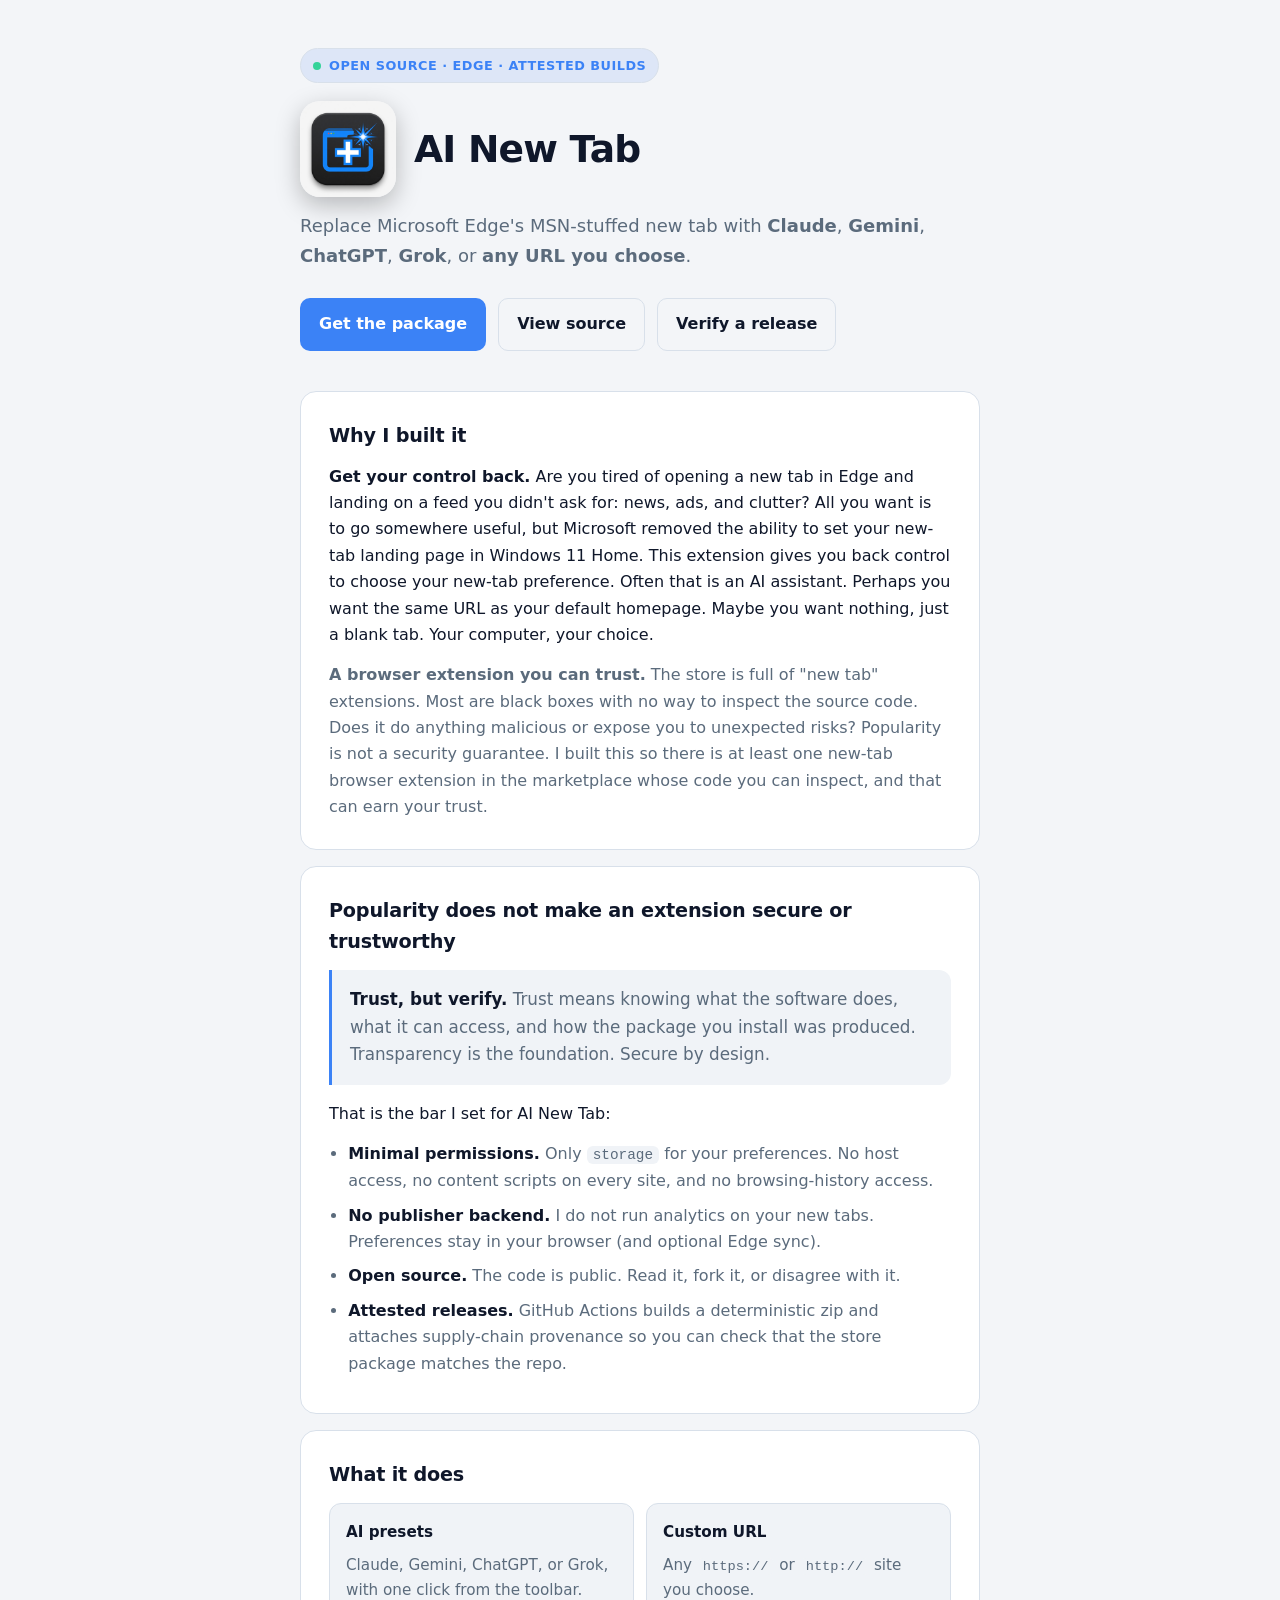
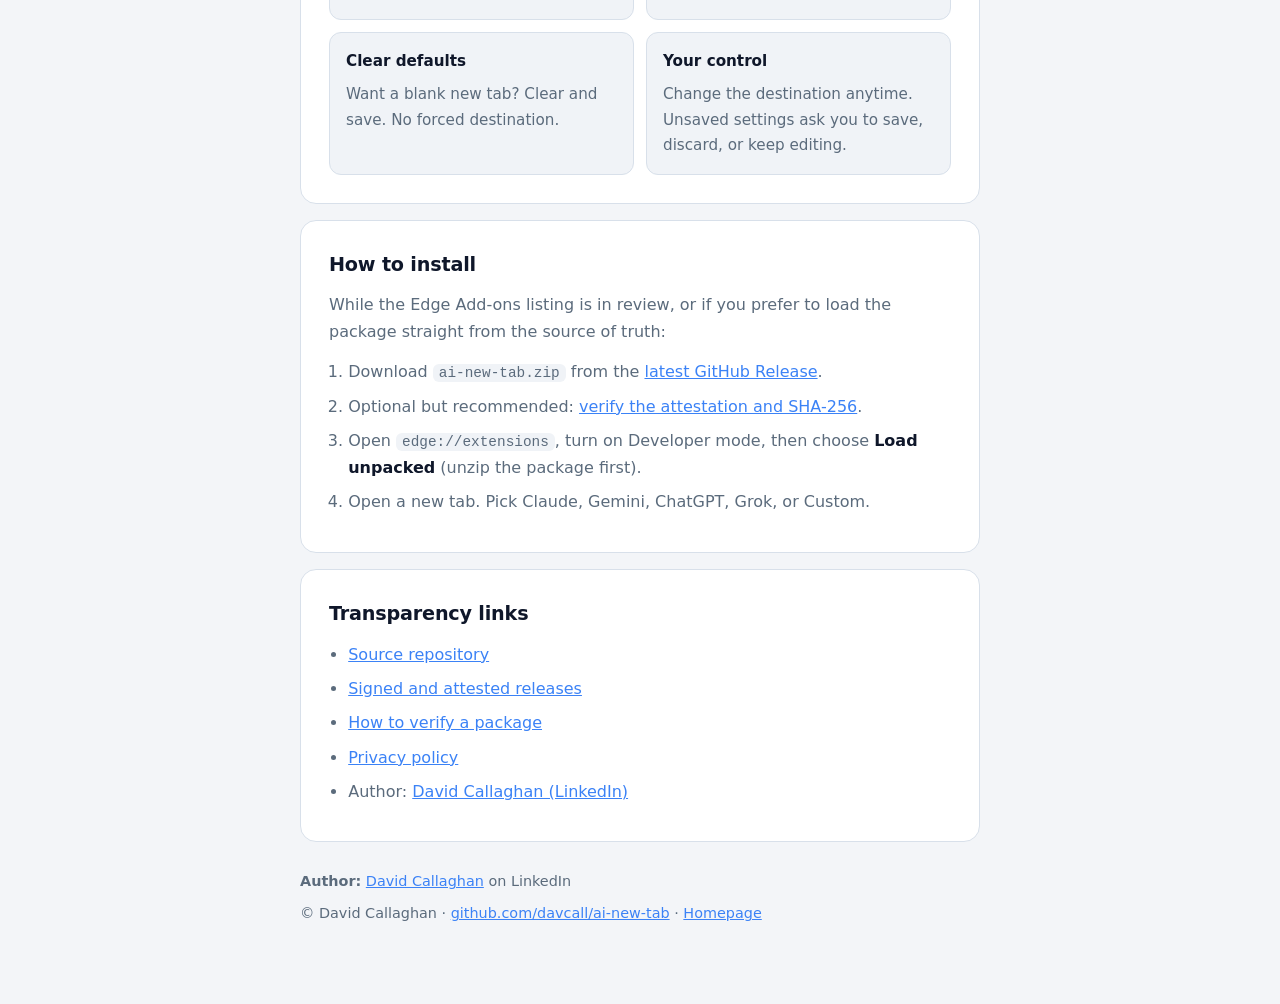
==== commit dac11692: "Landing: drop footer tagline" ====
--- a/index.html
+++ b/index.html
@@ -431,10 +431,6 @@
 
       <footer>
         <p>
-          Built because default Edge new tabs wasted my time, and because
-          "trust me, it's popular" is not a security model.
-        </p>
-        <p>
           <strong>Author:</strong>
           <a
             href="https://www.linkedin.com/in/david-callaghan-4260a91/"
